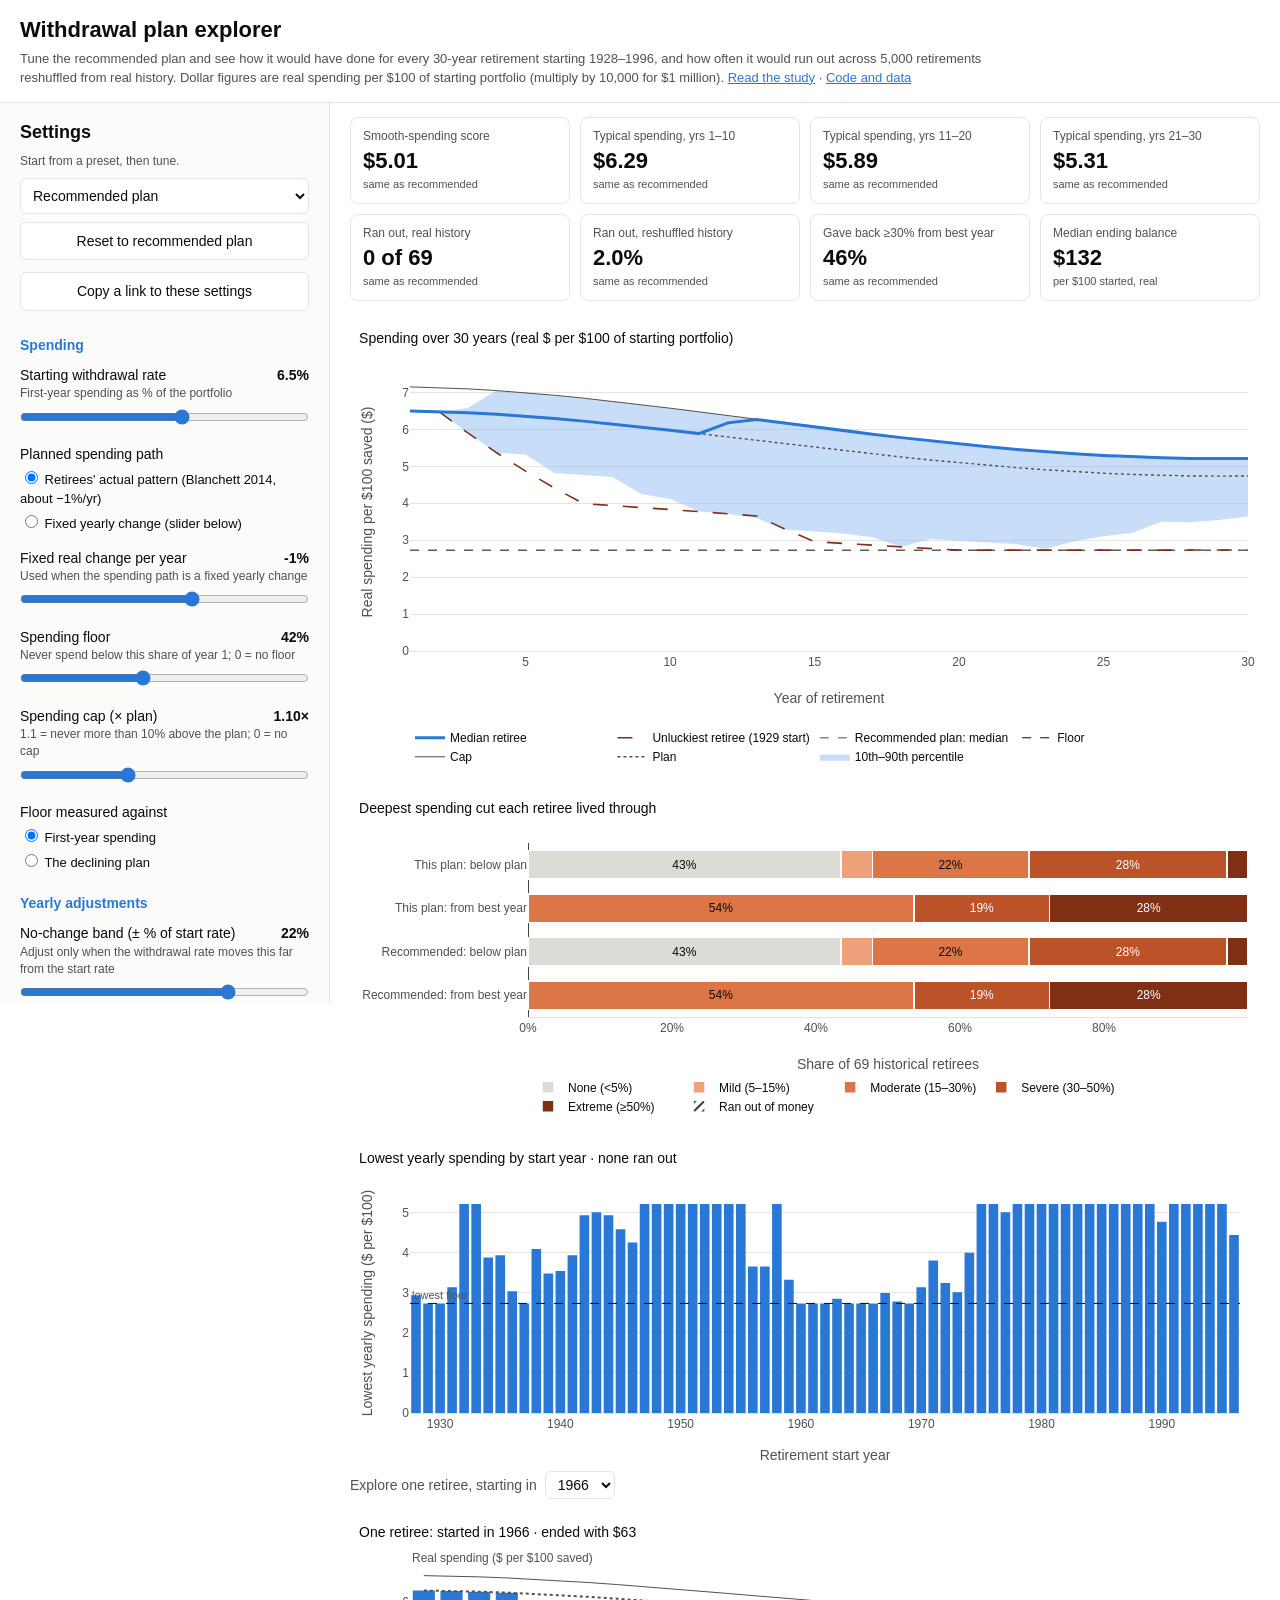
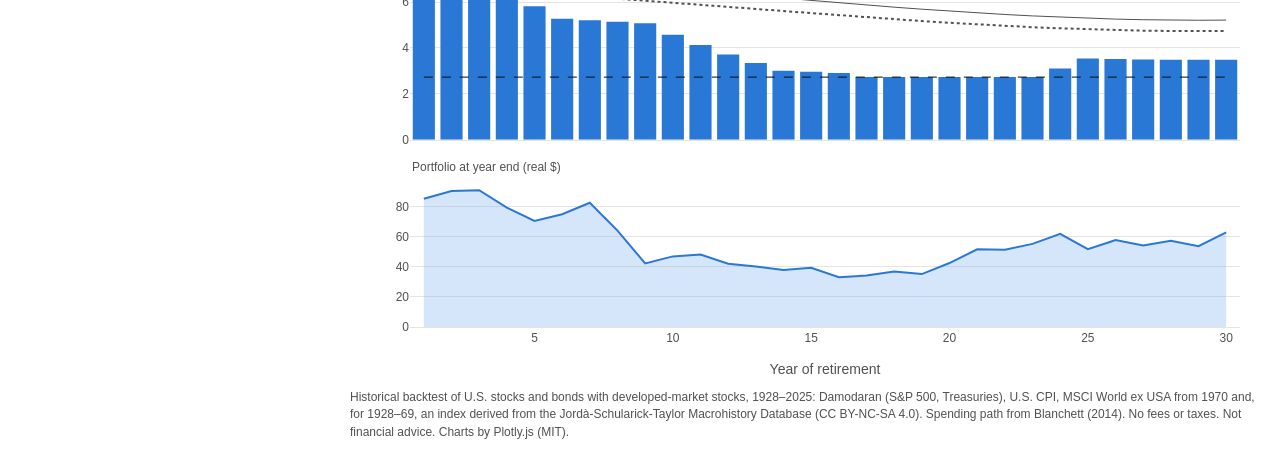
==== docs/dashboard/index.html @ 76a08640 "Static dashboard for GitHub Pages - docs/dashboard/: the withdrawal plan explorer as a static page t" ====
<!doctype html>
<html lang="en">
<head>
<meta charset="utf-8">
<meta name="viewport" content="width=device-width, initial-scale=1">
<title>Withdrawal Plan Explorer</title>
<meta name="description" content="Tune a retirement withdrawal plan and see how it would have done in every 30-year U.S. retirement since 1928 and across 5,000 retirements reshuffled from real history.">
<meta name="color-scheme" content="light">
<style>
  :root {
    --ink: #0b0b0b; --muted: #52514e; --grid: #e5e4df; --surface: #ffffff; --panel: #fbfbfa;
    --accent: #2a78d6; --bad: #a23b2a; --good: #1d7a3a; --warn-bg: #fbeae6;
  }
  * { box-sizing: border-box; }
  body { margin: 0; background: var(--surface); color: var(--ink);
         font: 14px/1.45 Inter, -apple-system, "Segoe UI", Roboto, sans-serif; }
  header { padding: 14px 20px; border-bottom: 1px solid var(--grid); }
  header h1 { font-size: 22px; margin: 0; }
  header p { color: var(--muted); font-size: 13px; margin: 4px 0 0; max-width: 980px; }
  header a { color: var(--accent); }
  .layout { display: flex; flex-wrap: wrap; align-items: flex-start; }
  .sidebar { flex: 0 0 330px; padding: 16px 20px; background: var(--panel); border-right: 1px solid var(--grid);
             position: sticky; top: 0; max-height: 100vh; overflow-y: auto; }
  .main { flex: 1 1 600px; min-width: 0; padding: 14px 20px 24px; }
  h2 { font-size: 18px; margin: 0 0 8px; }
  h3 { font-size: 14px; margin: 20px 0 10px; color: var(--accent); }
  .hint { color: var(--muted); font-size: 12px; }
  .sidebar select, .sidebar button, .pick select { font: inherit; width: 100%; padding: 8px; border: 1px solid var(--grid);
                   border-radius: 6px; background: white; color: var(--ink); }
  .sidebar button { margin: 8px 0 4px; cursor: pointer; }
  .sidebar button:hover { border-color: var(--muted); }
  .ctl { margin-bottom: 14px; }
  .ctl .top { display: flex; justify-content: space-between; gap: 8px; align-items: baseline; }
  .ctl label { font-weight: 500; }
  .ctl output { font-variant-numeric: tabular-nums; font-weight: 600; white-space: nowrap; }
  .ctl output.changed { color: var(--accent); }
  .ctl input[type=range] { width: 100%; margin: 6px 0 0; accent-color: var(--accent); }
  .radio label { display: block; font-size: 13px; font-weight: 400; margin: 3px 0; }
  .radio .title { font-weight: 500; margin-bottom: 4px; }
  .tiles { display: grid; grid-template-columns: repeat(4, minmax(0, 1fr)); gap: 10px; margin-bottom: 12px; }
  .tile { padding: 10px 12px; border: 1px solid var(--grid); border-radius: 8px; background: white; }
  .tile .k { font-size: 12px; color: var(--muted); }
  .tile .v { font-size: 22px; font-weight: 600; font-variant-numeric: tabular-nums; }
  .tile .d { font-size: 11px; color: var(--muted); }
  .tile .d.good { color: var(--good); } .tile .d.bad { color: var(--bad); }
  .tile .v.bad { color: var(--bad); }
  .warn { background: var(--warn-bg); color: var(--bad); padding: 8px 12px; border-radius: 6px; margin-bottom: 10px;
          font-size: 13px; }
  .chart { width: 100%; }
  .pick { margin: 8px 0; color: var(--muted); display: flex; align-items: center; gap: 8px; }
  .pick select { width: auto; padding: 4px 8px; }
  footer { color: var(--muted); font-size: 12px; margin-top: 12px; }
  footer a { color: var(--accent); }
  #loading { padding: 40px 0; color: var(--muted); }
  .jump { display: none; margin-bottom: 10px; color: var(--accent); }
  @media (max-width: 1100px) { .tiles { grid-template-columns: repeat(2, minmax(0, 1fr)); } }
  @media (max-width: 760px) {
    header { padding: 12px 16px; }
    .sidebar { flex: 1 1 100%; position: static; max-height: none; border-right: none;
               border-bottom: 1px solid var(--grid); padding: 12px 16px; }
    .main { flex: 1 1 100%; padding: 12px 16px; order: -1; }
    .jump { display: block !important; }
  }
</style>
</head>
<body>
<header>
  <h1>Withdrawal plan explorer</h1>
  <p>Tune the recommended plan and see how it would have done for every 30-year retirement starting 1928–1996,
    and how often it would run out across 5,000 retirements reshuffled from real history. Dollar figures are real
    spending per $100 of starting portfolio (multiply by 10,000 for $1 million).
    <a href="../beyond-the-4pct-rule.html">Read the study</a> ·
    <a href="https://github.com/nicky-s-sandhu/beyond-4pct">Code and data</a></p>
</header>
<div class="layout">
  <aside class="sidebar" id="controls">
    <h2>Settings</h2>
    <div class="hint" style="margin-bottom:8px">Start from a preset, then tune.</div>
    <select id="preset" aria-label="Preset"></select>
    <button id="reset" type="button">Reset to recommended plan</button>
    <button id="share" type="button">Copy a link to these settings</button>
  </aside>
  <main class="main">
    <a class="jump" href="#controls">Change the settings ↓</a>
    <div id="loading">Loading data…</div>
    <div id="warning"></div>
    <div id="tiles" class="tiles"></div>
    <div id="paths" class="chart"></div>
    <div id="pain" class="chart"></div>
    <div id="years" class="chart"></div>
    <div class="pick"><span>Explore one retiree, starting in</span><select id="year" aria-label="Start year"></select></div>
    <div id="retiree" class="chart"></div>
    <footer>
      Historical backtest of U.S. stocks and bonds with developed-market stocks, 1928–2025: Damodaran (S&amp;P 500,
      Treasuries), U.S. CPI, MSCI World ex USA from 1970 and, for 1928–69, an index derived from the
      Jordà-Schularick-Taylor Macrohistory Database (CC BY-NC-SA 4.0). Spending path from Blanchett (2014). No fees or
      taxes. Not financial advice. Charts by Plotly.js (MIT).
    </footer>
  </main>
</div>
<script src="vendor/plotly-3.7.0.min.js"></script>
<script src="engine.js"></script>
<script src="app.js"></script>
</body>
</html>
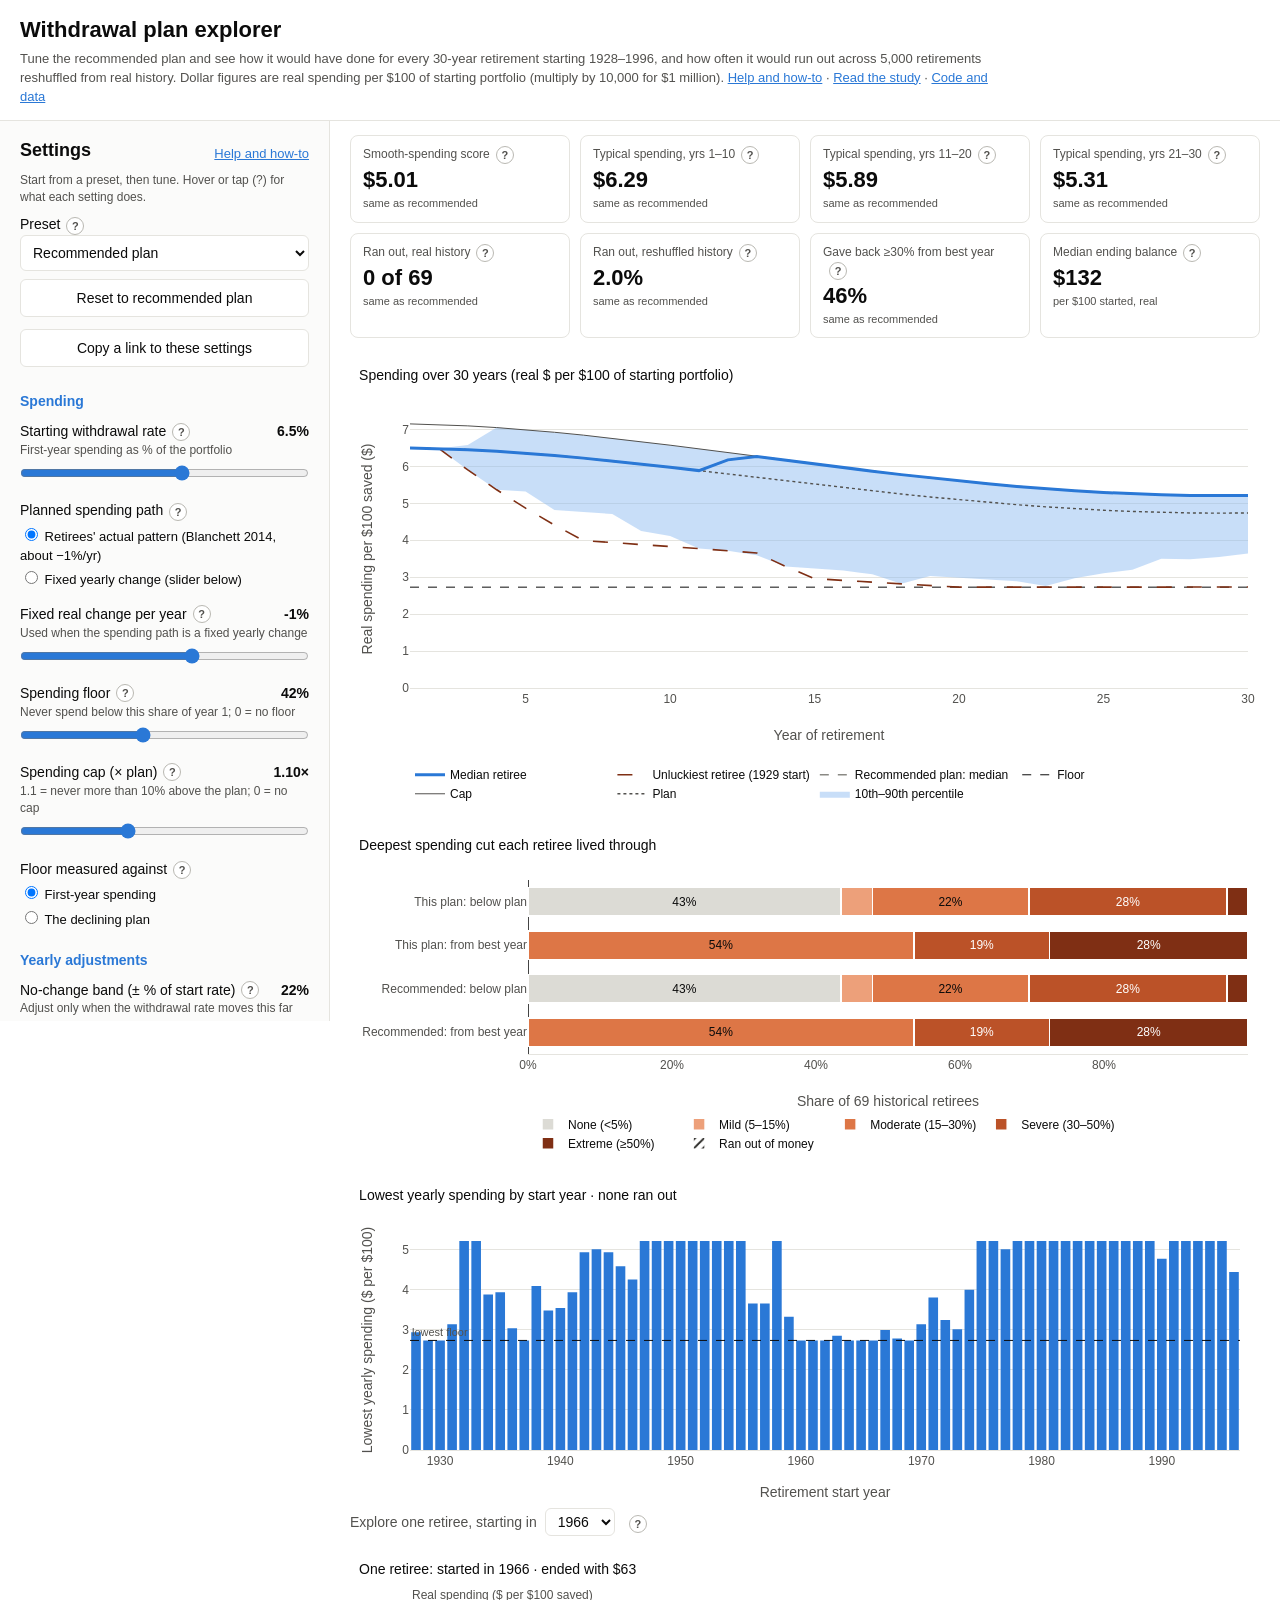
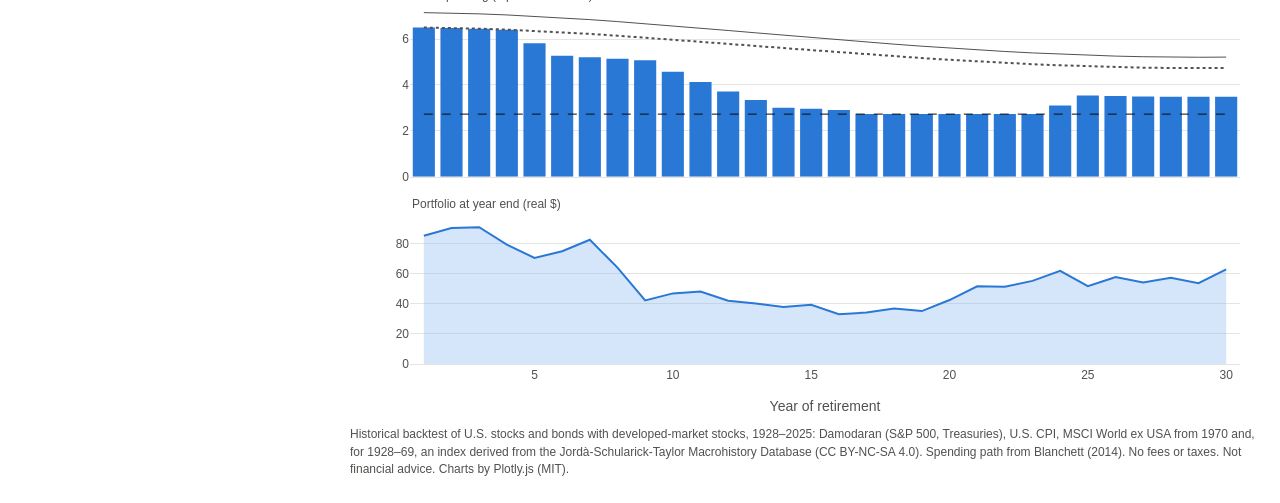
==== commit 2305d361: "Dashboard help: (?) popovers for every control and tile, and a how-to page - help.js: one source of " ====
--- a/docs/dashboard/index.html
+++ b/docs/dashboard/index.html
@@ -52,6 +52,25 @@
   footer { color: var(--muted); font-size: 12px; margin-top: 12px; }
   footer a { color: var(--accent); }
   #loading { padding: 40px 0; color: var(--muted); }
+  .lab { display: inline-flex; align-items: center; gap: 6px; }
+  .sidebar .help-btn, .help-btn { width: 18px; height: 18px; min-width: 18px; padding: 0; margin: 0 0 0 6px; border-radius: 50%;
+    border: 1px solid #b9b8b2; background: white; color: var(--muted); font: 600 11px/16px Inter, -apple-system, sans-serif;
+    cursor: help; display: inline-flex; align-items: center; justify-content: center; vertical-align: middle; position: relative; }
+  .help-btn::after { content: ""; position: absolute; inset: -10px; }   /* bigger tap target than the icon */
+  .help-btn:hover, .help-btn[aria-expanded=true] { border-color: var(--accent); color: var(--accent); }
+  .help-btn:focus-visible { outline: 2px solid var(--accent); outline-offset: 2px; }
+  .lab .help-btn { margin-left: 0; }
+  .help-pop { position: fixed; z-index: 50; background: white; color: var(--ink); border: 1px solid var(--grid);
+    border-radius: 8px; box-shadow: 0 6px 24px rgba(0,0,0,.14); padding: 10px 12px; font-size: 13px; line-height: 1.45;
+    pointer-events: none; }
+  .help-pop.pinned { pointer-events: auto; }
+  .help-head { display: flex; justify-content: space-between; align-items: flex-start; gap: 8px; margin-bottom: 4px; }
+  .help-close { border: none; background: none; font-size: 20px; line-height: 1; padding: 0 2px; cursor: pointer; color: var(--muted); }
+  .help-close:hover { color: var(--ink); }
+  .help-rec { margin-top: 6px; color: var(--accent); font-weight: 500; }
+  .help-more { display: inline-block; margin-top: 8px; color: var(--accent); font-size: 12px; }
+  .settings-head { display: flex; align-items: center; justify-content: space-between; }
+  .settings-head a { font-size: 13px; color: var(--accent); }
   .jump { display: none; margin-bottom: 10px; color: var(--accent); }
   @media (max-width: 1100px) { .tiles { grid-template-columns: repeat(2, minmax(0, 1fr)); } }
   @media (max-width: 760px) {
@@ -69,13 +88,17 @@
   <p>Tune the recommended plan and see how it would have done for every 30-year retirement starting 1928–1996,
     and how often it would run out across 5,000 retirements reshuffled from real history. Dollar figures are real
     spending per $100 of starting portfolio (multiply by 10,000 for $1 million).
+    <a href="help.html">Help and how-to</a> ·
     <a href="../beyond-the-4pct-rule.html">Read the study</a> ·
     <a href="https://github.com/nicky-s-sandhu/beyond-4pct">Code and data</a></p>
 </header>
 <div class="layout">
   <aside class="sidebar" id="controls">
-    <h2>Settings</h2>
-    <div class="hint" style="margin-bottom:8px">Start from a preset, then tune.</div>
+    <div class="settings-head"><h2>Settings</h2><a href="help.html">Help and how-to</a></div>
+    <div class="hint" style="margin-bottom:8px">Start from a preset, then tune. Hover or tap <span aria-hidden="true">(?)</span>
+      for what each setting does.</div>
+    <div class="ctl" style="margin-bottom:0"><div class="top"><span class="lab"><label for="preset">Preset</label>
+      <span id="preset-help"></span></span></div></div>
     <select id="preset" aria-label="Preset"></select>
     <button id="reset" type="button">Reset to recommended plan</button>
     <button id="share" type="button">Copy a link to these settings</button>
@@ -88,7 +111,7 @@
     <div id="paths" class="chart"></div>
     <div id="pain" class="chart"></div>
     <div id="years" class="chart"></div>
-    <div class="pick"><span>Explore one retiree, starting in</span><select id="year" aria-label="Start year"></select></div>
+    <div class="pick"><span>Explore one retiree, starting in</span><select id="year" aria-label="Start year"></select><span id="year-help"></span></div>
     <div id="retiree" class="chart"></div>
     <footer>
       Historical backtest of U.S. stocks and bonds with developed-market stocks, 1928–2025: Damodaran (S&amp;P 500,
@@ -99,6 +122,7 @@
   </main>
 </div>
 <script src="vendor/plotly-3.7.0.min.js"></script>
+<script src="help.js"></script>
 <script src="engine.js"></script>
 <script src="app.js"></script>
 </body>
